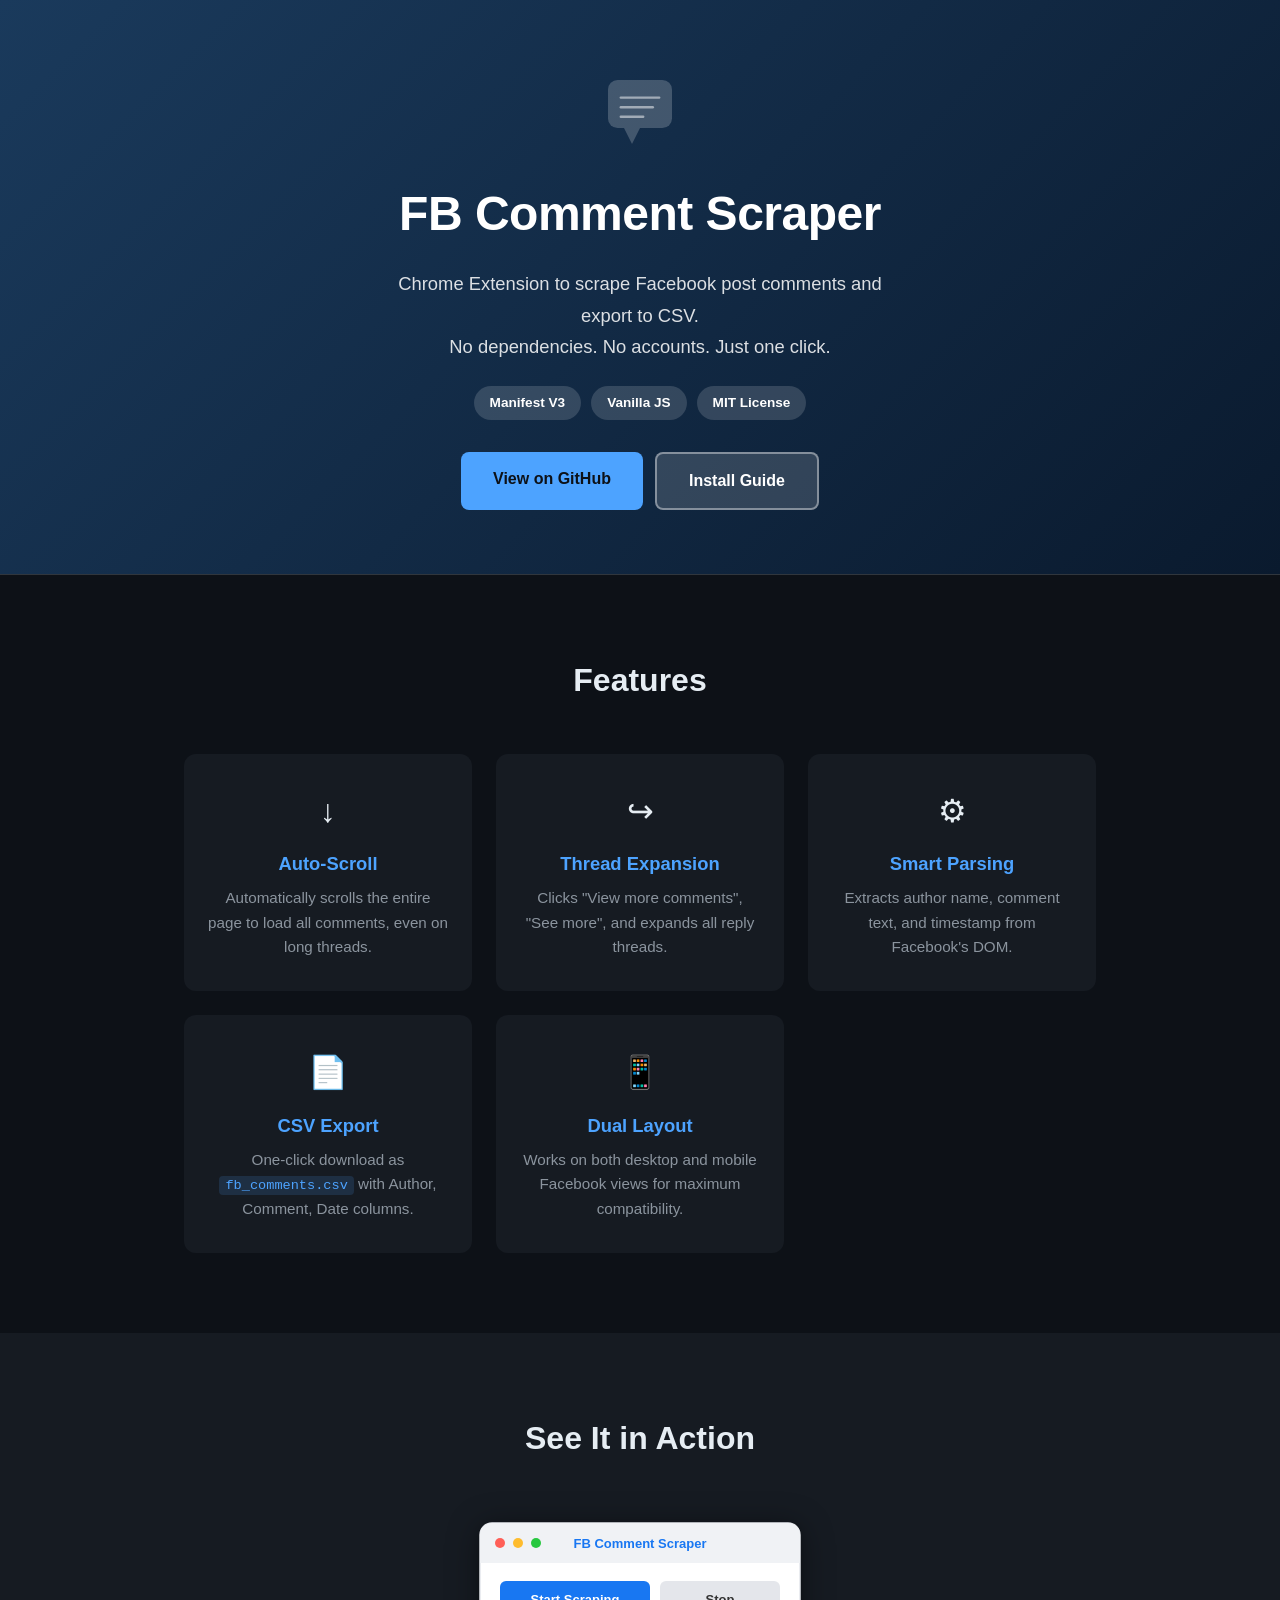
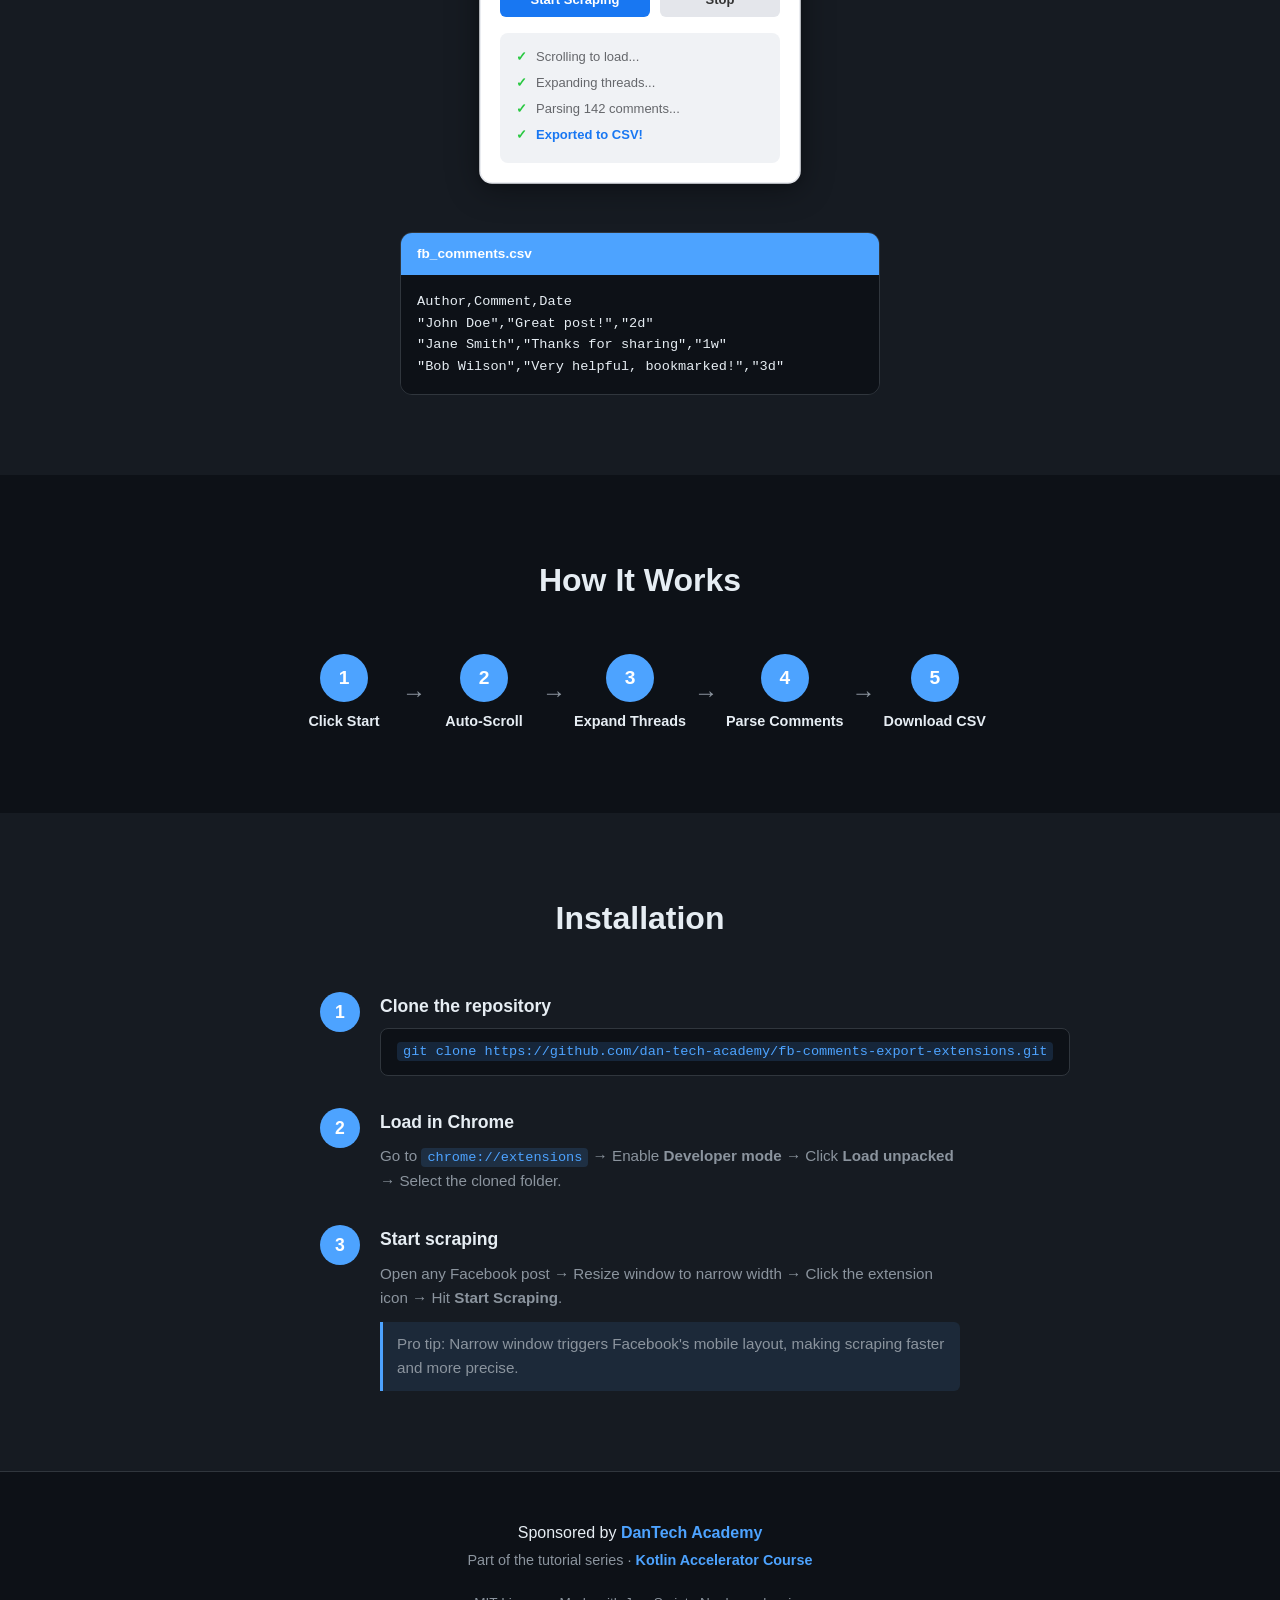
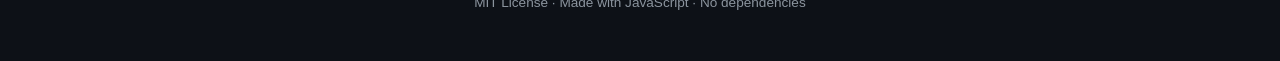
==== site/index.html @ 9e19e0c6 "feat: Add GitHub Pages landing site with deployment workflow - Create responsive landing page (HTML/" ====
<!DOCTYPE html>
<html lang="en">
<head>
  <meta charset="UTF-8">
  <meta name="viewport" content="width=device-width, initial-scale=1.0">
  <title>FB Comment Scraper — Chrome Extension to Export Facebook Comments to CSV</title>
  <meta name="description" content="Free Chrome Extension (Manifest V3) to scrape Facebook post comments and export them as CSV. Auto-scroll, expand threads, smart parsing.">
  <meta property="og:title" content="FB Comment Scraper">
  <meta property="og:description" content="Chrome Extension to scrape Facebook comments and export to CSV">
  <meta property="og:type" content="website">
  <link rel="stylesheet" href="style.css">
</head>
<body>

  <!-- Hero -->
  <section class="hero">
    <div class="container">
      <div class="hero-content">
        <div class="hero-icon">
          <svg viewBox="0 0 80 80" fill="none" xmlns="http://www.w3.org/2000/svg">
            <rect width="80" height="60" rx="12" fill="rgba(255,255,255,0.2)"/>
            <polygon points="20,60 30,80 40,60" fill="rgba(255,255,255,0.2)"/>
            <line x1="16" y1="22" x2="64" y2="22" stroke="rgba(255,255,255,0.5)" stroke-width="3" stroke-linecap="round"/>
            <line x1="16" y1="34" x2="56" y2="34" stroke="rgba(255,255,255,0.5)" stroke-width="3" stroke-linecap="round"/>
            <line x1="16" y1="46" x2="44" y2="46" stroke="rgba(255,255,255,0.5)" stroke-width="3" stroke-linecap="round"/>
          </svg>
        </div>
        <h1>FB Comment Scraper</h1>
        <p class="tagline">Chrome Extension to scrape Facebook post comments and export to CSV.<br>No dependencies. No accounts. Just one click.</p>
        <div class="hero-badges">
          <span class="badge">Manifest V3</span>
          <span class="badge">Vanilla JS</span>
          <span class="badge">MIT License</span>
        </div>
        <div class="hero-actions">
          <a href="https://github.com/dan-tech-academy/fb-comments-export-extensions" class="btn btn-primary">View on GitHub</a>
          <a href="#install" class="btn btn-secondary">Install Guide</a>
        </div>
      </div>
    </div>
  </section>

  <!-- Features -->
  <section class="features" id="features">
    <div class="container">
      <h2>Features</h2>
      <div class="features-grid">
        <div class="feature-card">
          <div class="feature-icon">&#8595;</div>
          <h3>Auto-Scroll</h3>
          <p>Automatically scrolls the entire page to load all comments, even on long threads.</p>
        </div>
        <div class="feature-card">
          <div class="feature-icon">&#8618;</div>
          <h3>Thread Expansion</h3>
          <p>Clicks "View more comments", "See more", and expands all reply threads.</p>
        </div>
        <div class="feature-card">
          <div class="feature-icon">&#9881;</div>
          <h3>Smart Parsing</h3>
          <p>Extracts author name, comment text, and timestamp from Facebook's DOM.</p>
        </div>
        <div class="feature-card">
          <div class="feature-icon">&#128196;</div>
          <h3>CSV Export</h3>
          <p>One-click download as <code>fb_comments.csv</code> with Author, Comment, Date columns.</p>
        </div>
        <div class="feature-card">
          <div class="feature-icon">&#128241;</div>
          <h3>Dual Layout</h3>
          <p>Works on both desktop and mobile Facebook views for maximum compatibility.</p>
        </div>
      </div>
    </div>
  </section>

  <!-- Demo -->
  <section class="demo" id="demo">
    <div class="container">
      <h2>See It in Action</h2>
      <div class="demo-wrapper">
        <img src="assets/demo.svg" alt="FB Comment Scraper demo showing the extension scraping 142 comments" width="340" height="280">
      </div>
      <div class="csv-preview">
        <div class="csv-header">fb_comments.csv</div>
        <pre><code>Author,Comment,Date
"John Doe","Great post!","2d"
"Jane Smith","Thanks for sharing","1w"
"Bob Wilson","Very helpful, bookmarked!","3d"</code></pre>
      </div>
    </div>
  </section>

  <!-- How It Works -->
  <section class="how-it-works" id="how">
    <div class="container">
      <h2>How It Works</h2>
      <div class="pipeline">
        <div class="pipeline-step">
          <div class="step-number">1</div>
          <div class="step-label">Click Start</div>
        </div>
        <div class="pipeline-arrow">&rarr;</div>
        <div class="pipeline-step">
          <div class="step-number">2</div>
          <div class="step-label">Auto-Scroll</div>
        </div>
        <div class="pipeline-arrow">&rarr;</div>
        <div class="pipeline-step">
          <div class="step-number">3</div>
          <div class="step-label">Expand Threads</div>
        </div>
        <div class="pipeline-arrow">&rarr;</div>
        <div class="pipeline-step">
          <div class="step-number">4</div>
          <div class="step-label">Parse Comments</div>
        </div>
        <div class="pipeline-arrow">&rarr;</div>
        <div class="pipeline-step">
          <div class="step-number">5</div>
          <div class="step-label">Download CSV</div>
        </div>
      </div>
    </div>
  </section>

  <!-- Install -->
  <section class="install" id="install">
    <div class="container">
      <h2>Installation</h2>
      <div class="steps">
        <div class="step">
          <div class="step-num">1</div>
          <div class="step-content">
            <h3>Clone the repository</h3>
            <pre><code>git clone https://github.com/dan-tech-academy/fb-comments-export-extensions.git</code></pre>
          </div>
        </div>
        <div class="step">
          <div class="step-num">2</div>
          <div class="step-content">
            <h3>Load in Chrome</h3>
            <p>Go to <code>chrome://extensions</code> &rarr; Enable <strong>Developer mode</strong> &rarr; Click <strong>Load unpacked</strong> &rarr; Select the cloned folder.</p>
          </div>
        </div>
        <div class="step">
          <div class="step-num">3</div>
          <div class="step-content">
            <h3>Start scraping</h3>
            <p>Open any Facebook post &rarr; Resize window to narrow width &rarr; Click the extension icon &rarr; Hit <strong>Start Scraping</strong>.</p>
            <p class="tip">Pro tip: Narrow window triggers Facebook's mobile layout, making scraping faster and more precise.</p>
          </div>
        </div>
      </div>
    </div>
  </section>

  <!-- Footer -->
  <footer>
    <div class="container">
      <div class="sponsor">
        <p>Sponsored by <a href="https://www.dantech.academy" target="_blank" rel="noopener">DanTech Academy</a></p>
        <p class="sponsor-sub">Part of the tutorial series &middot; <a href="https://www.dantech.academy/kotlin-accelerator" target="_blank" rel="noopener">Kotlin Accelerator Course</a></p>
      </div>
      <div class="footer-bottom">
        <p>MIT License &middot; Made with JavaScript &middot; No dependencies</p>
      </div>
    </div>
  </footer>

</body>
</html>
---- site/style.css ----
* {
  margin: 0;
  padding: 0;
  box-sizing: border-box;
}

:root {
  --primary: #4da3ff;
  --primary-dark: #1877f2;
  --bg: #0d1117;
  --bg-alt: #161b22;
  --text: #e6edf3;
  --text-muted: #8b949e;
  --border: #30363d;
  --radius: 12px;
  --font: -apple-system, BlinkMacSystemFont, "Segoe UI", Helvetica, Arial, sans-serif;
}

body {
  font-family: var(--font);
  color: var(--text);
  line-height: 1.6;
  background: var(--bg);
}

.container {
  max-width: 960px;
  margin: 0 auto;
  padding: 0 24px;
}

/* Hero */
.hero {
  background: linear-gradient(135deg, #1a3a5c, #0a1a2e);
  border-bottom: 1px solid var(--border);
  color: white;
  padding: 80px 0 64px;
  text-align: center;
}

.hero-icon svg {
  width: 64px;
  height: 64px;
  margin-bottom: 24px;
}

.hero h1 {
  font-size: 3rem;
  font-weight: 800;
  margin-bottom: 16px;
  letter-spacing: -0.5px;
}

.tagline {
  font-size: 1.15rem;
  opacity: 0.85;
  max-width: 520px;
  margin: 0 auto 24px;
  line-height: 1.7;
}

.hero-badges {
  display: flex;
  gap: 10px;
  justify-content: center;
  margin-bottom: 32px;
  flex-wrap: wrap;
}

.badge {
  background: rgba(255, 255, 255, 0.15);
  padding: 6px 16px;
  border-radius: 20px;
  font-size: 0.85rem;
  font-weight: 600;
}

.hero-actions {
  display: flex;
  gap: 12px;
  justify-content: center;
  flex-wrap: wrap;
}

.btn {
  display: inline-block;
  padding: 14px 32px;
  border-radius: 8px;
  font-size: 1rem;
  font-weight: 700;
  text-decoration: none;
  transition: transform 0.15s, box-shadow 0.15s;
}

.btn:hover {
  transform: translateY(-1px);
  box-shadow: 0 4px 12px rgba(0, 0, 0, 0.2);
}

.btn-primary {
  background: var(--primary);
  color: #0d1117;
}

.btn-secondary {
  background: rgba(255, 255, 255, 0.15);
  color: white;
  border: 2px solid rgba(255, 255, 255, 0.4);
}

/* Features */
.features {
  padding: 80px 0;
}

.features h2,
.demo h2,
.how-it-works h2,
.install h2 {
  text-align: center;
  font-size: 2rem;
  font-weight: 800;
  margin-bottom: 48px;
  color: var(--text);
}

.features-grid {
  display: grid;
  grid-template-columns: repeat(auto-fit, minmax(260px, 1fr));
  gap: 24px;
}

.feature-card {
  background: var(--bg-alt);
  border-radius: var(--radius);
  padding: 32px 24px;
  text-align: center;
}

.feature-icon {
  font-size: 2rem;
  margin-bottom: 12px;
}

.feature-card h3 {
  font-size: 1.15rem;
  margin-bottom: 8px;
  color: var(--primary);
}

.feature-card p {
  color: var(--text-muted);
  font-size: 0.95rem;
}

.feature-card code {
  background: rgba(77, 163, 255, 0.15);
  padding: 2px 6px;
  border-radius: 4px;
  font-size: 0.85rem;
  color: var(--primary);
}

/* Demo */
.demo {
  background: var(--bg-alt);
  padding: 80px 0;
}

.demo-wrapper {
  text-align: center;
  margin-bottom: 32px;
}

.demo-wrapper img {
  max-width: 340px;
  width: 100%;
  height: auto;
  filter: drop-shadow(0 4px 16px rgba(0, 0, 0, 0.4));
}

.csv-preview {
  max-width: 480px;
  margin: 0 auto;
  border-radius: var(--radius);
  overflow: hidden;
  border: 1px solid var(--border);
}

.csv-header {
  background: var(--primary);
  color: white;
  padding: 10px 16px;
  font-size: 0.85rem;
  font-weight: 600;
}

.csv-preview pre {
  background: #0d1117;
  color: #e6edf3;
  padding: 16px;
  margin: 0;
  overflow-x: auto;
  font-size: 0.85rem;
  line-height: 1.6;
}

/* How It Works */
.how-it-works {
  padding: 80px 0;
}

.pipeline {
  display: flex;
  align-items: center;
  justify-content: center;
  gap: 8px;
  flex-wrap: wrap;
}

.pipeline-step {
  text-align: center;
  min-width: 100px;
}

.step-number {
  width: 48px;
  height: 48px;
  border-radius: 50%;
  background: var(--primary);
  color: white;
  display: flex;
  align-items: center;
  justify-content: center;
  font-size: 1.2rem;
  font-weight: 800;
  margin: 0 auto 8px;
}

.step-label {
  font-size: 0.9rem;
  font-weight: 600;
  color: var(--text);
}

.pipeline-arrow {
  font-size: 1.5rem;
  color: var(--text-muted);
}

/* Install */
.install {
  background: var(--bg-alt);
  padding: 80px 0;
}

.steps {
  max-width: 640px;
  margin: 0 auto;
  display: flex;
  flex-direction: column;
  gap: 32px;
}

.step {
  display: flex;
  gap: 20px;
  align-items: flex-start;
}

.step-num {
  flex-shrink: 0;
  width: 40px;
  height: 40px;
  border-radius: 50%;
  background: var(--primary);
  color: white;
  display: flex;
  align-items: center;
  justify-content: center;
  font-weight: 800;
  font-size: 1.1rem;
}

.step-content h3 {
  font-size: 1.1rem;
  margin-bottom: 8px;
}

.step-content p {
  color: var(--text-muted);
  font-size: 0.95rem;
}

.step-content pre {
  background: #0d1117;
  color: #e6edf3;
  border: 1px solid var(--border);
  padding: 12px 16px;
  border-radius: 8px;
  overflow-x: auto;
  font-size: 0.85rem;
  margin-top: 8px;
}

.step-content code {
  background: rgba(77, 163, 255, 0.15);
  padding: 2px 6px;
  border-radius: 4px;
  font-size: 0.85rem;
  color: var(--primary);
}

.tip {
  background: rgba(77, 163, 255, 0.1);
  border-left: 3px solid var(--primary);
  padding: 10px 14px;
  margin-top: 12px;
  border-radius: 0 6px 6px 0;
  font-size: 0.9rem;
  color: var(--primary);
}

/* Footer */
footer {
  padding: 48px 0;
  text-align: center;
  border-top: 1px solid var(--border);
}

.sponsor {
  margin-bottom: 20px;
}

.sponsor a {
  color: var(--primary);
  text-decoration: none;
  font-weight: 700;
}

.sponsor a:hover {
  text-decoration: underline;
}

.sponsor-sub {
  color: var(--text-muted);
  font-size: 0.9rem;
  margin-top: 4px;
}

.footer-bottom p {
  color: var(--text-muted);
  font-size: 0.85rem;
}

/* Responsive */
@media (max-width: 640px) {
  .hero {
    padding: 48px 0 40px;
  }

  .hero h1 {
    font-size: 2rem;
  }

  .tagline {
    font-size: 1rem;
  }

  .pipeline-arrow {
    display: none;
  }

  .pipeline {
    flex-direction: column;
    gap: 16px;
  }

  .features h2,
  .demo h2,
  .how-it-works h2,
  .install h2 {
    font-size: 1.5rem;
  }
}
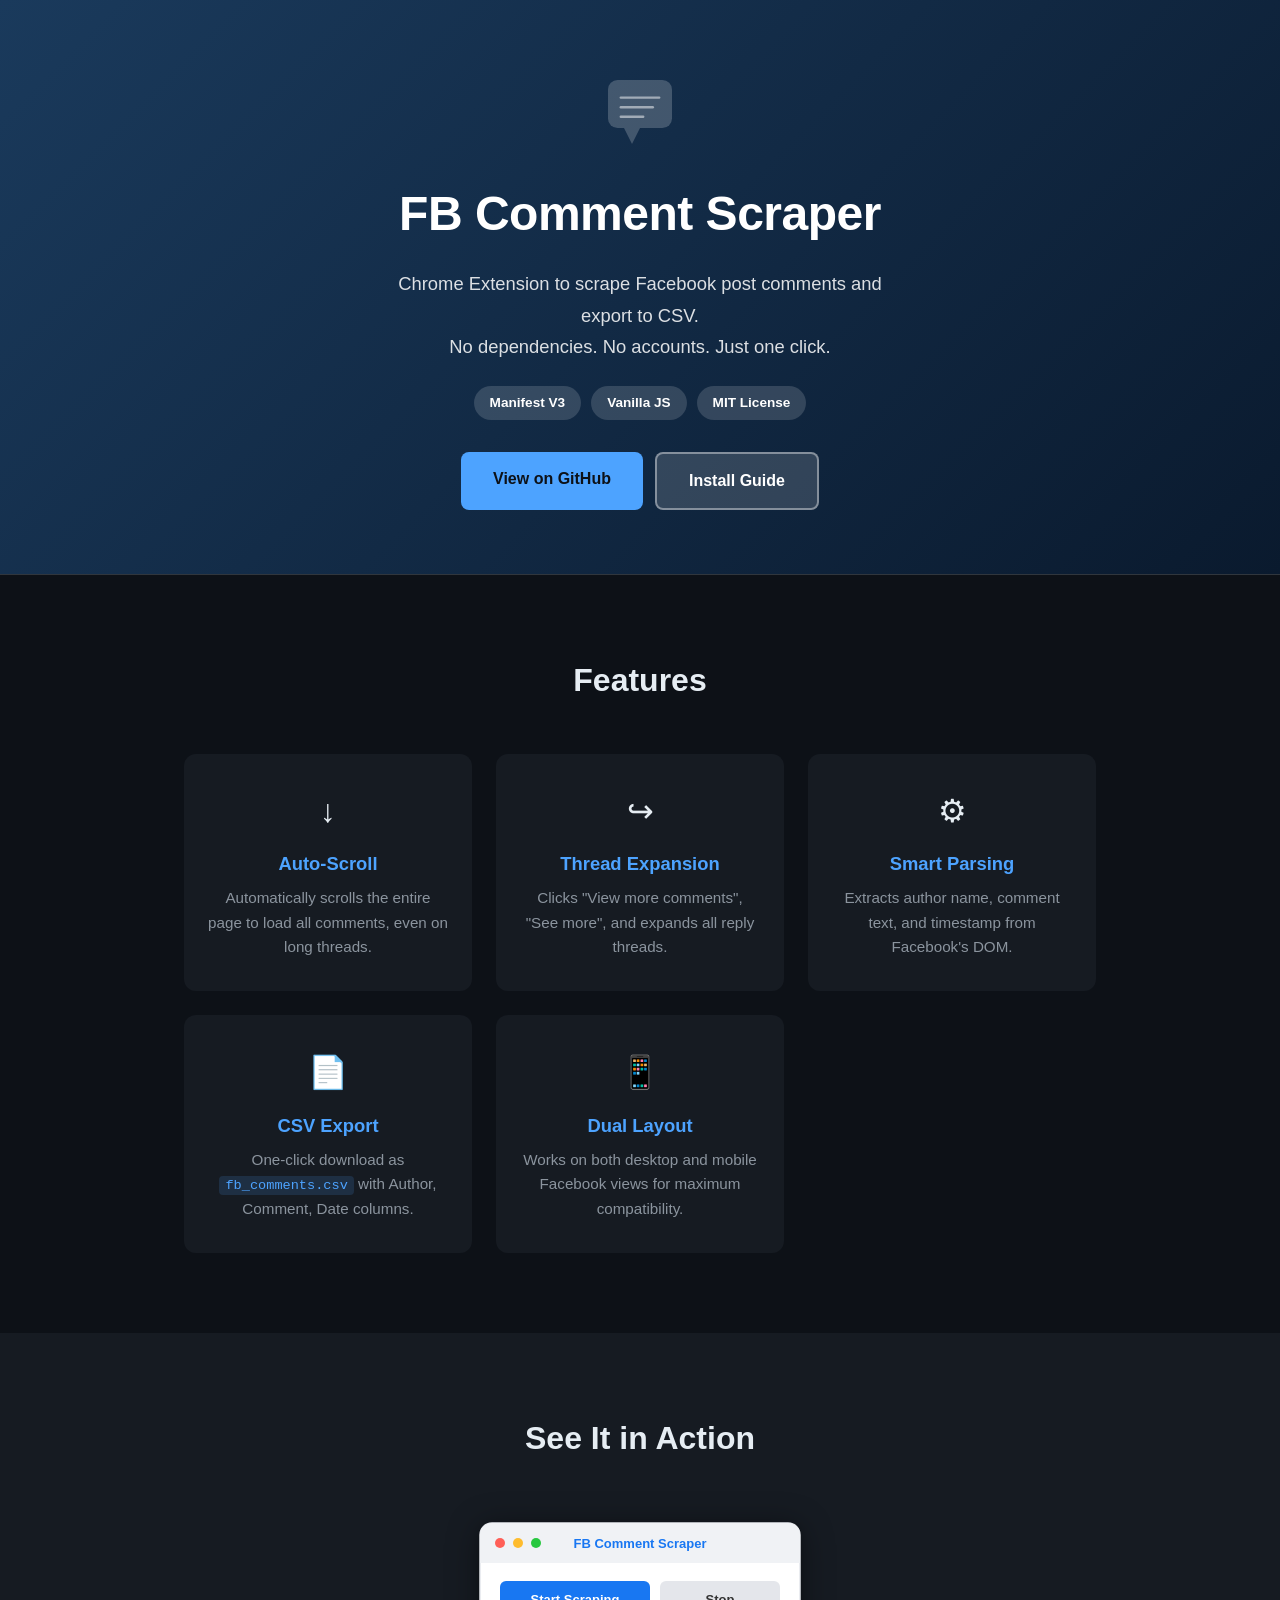
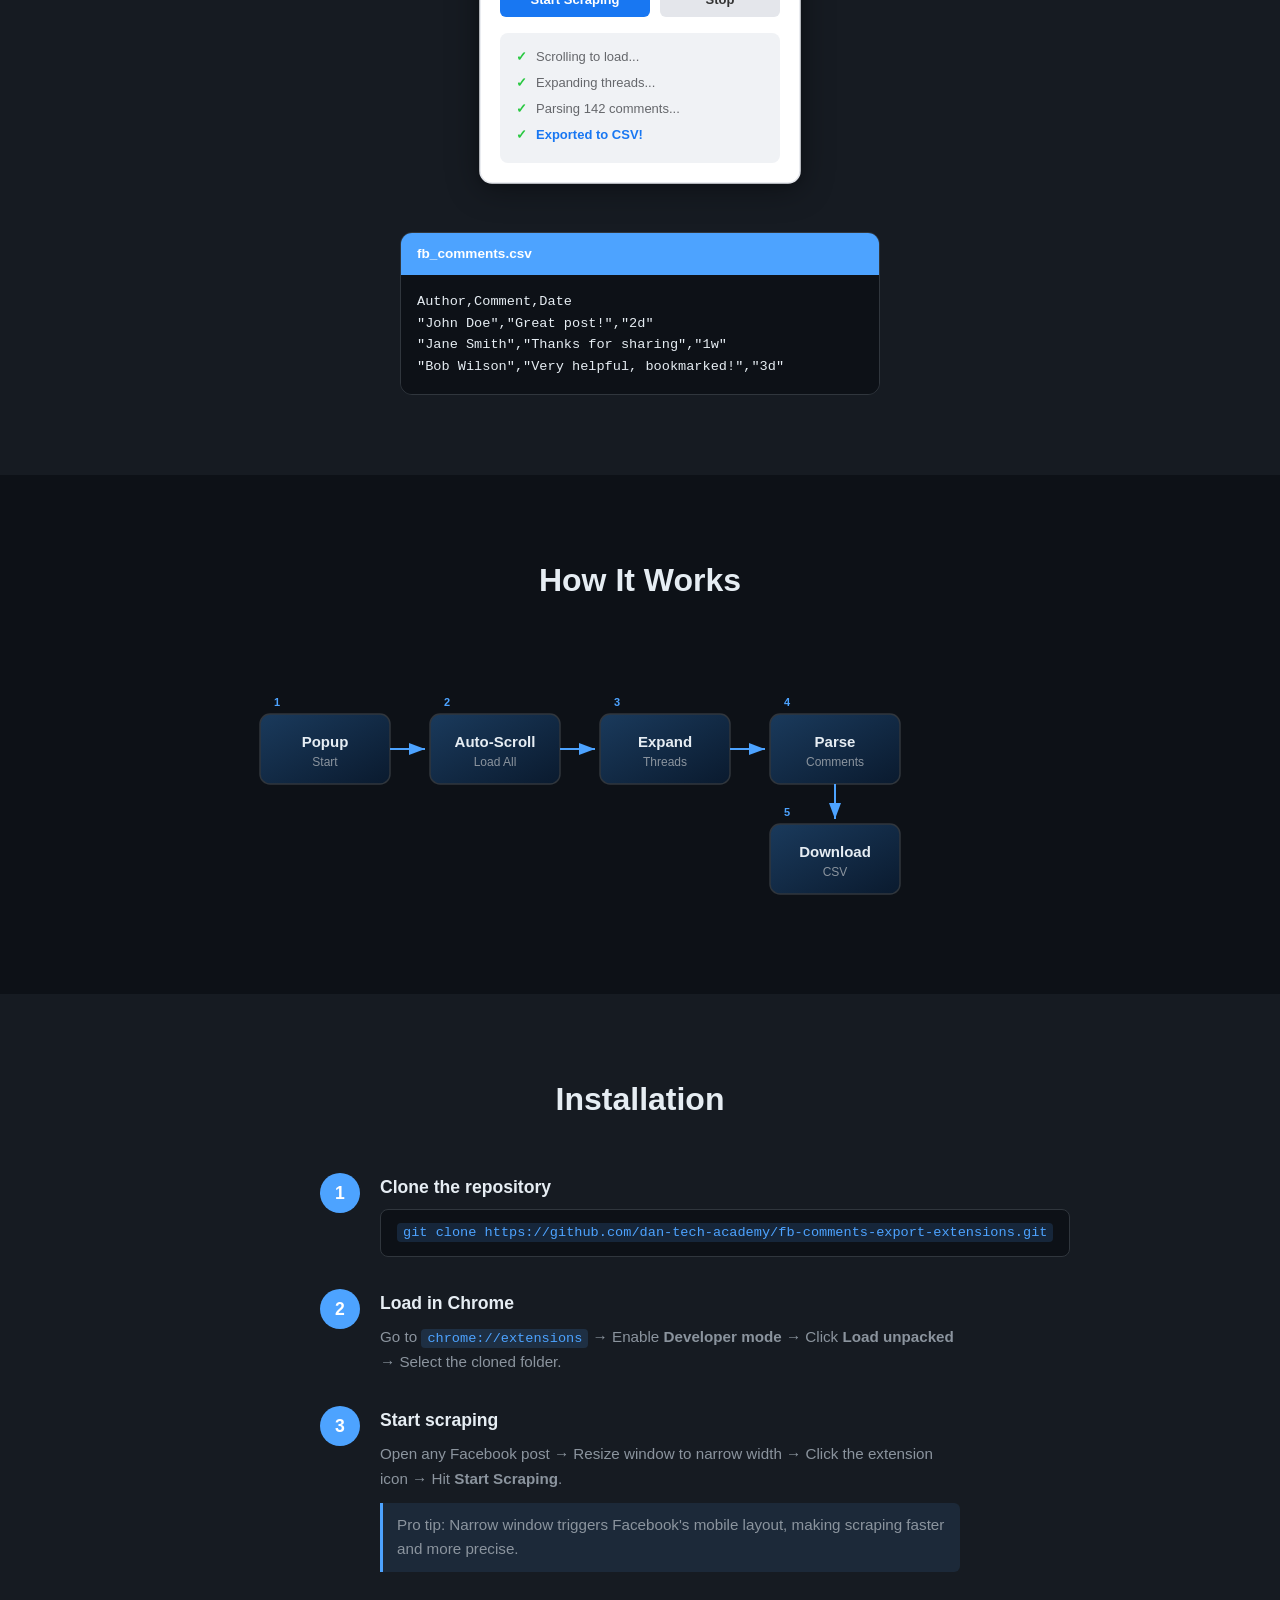
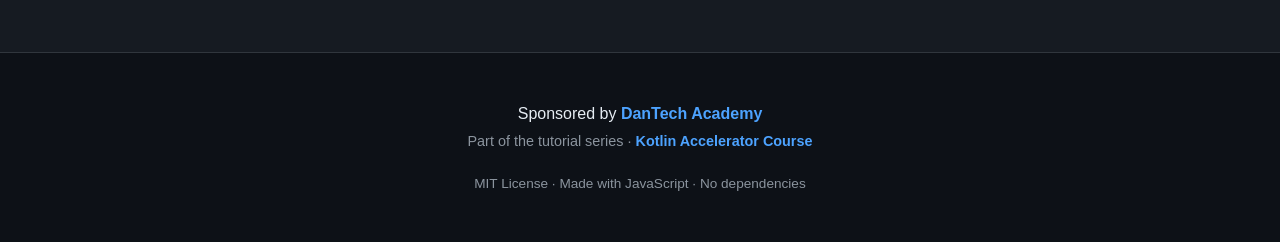
==== commit 656513ee: "feat: Replace text-based "How It Works" diagrams with SVG images in the README and website." ====
--- a/site/index.html
+++ b/site/index.html
@@ -96,30 +96,7 @@
     <div class="container">
       <h2>How It Works</h2>
       <div class="pipeline">
-        <div class="pipeline-step">
-          <div class="step-number">1</div>
-          <div class="step-label">Click Start</div>
-        </div>
-        <div class="pipeline-arrow">&rarr;</div>
-        <div class="pipeline-step">
-          <div class="step-number">2</div>
-          <div class="step-label">Auto-Scroll</div>
-        </div>
-        <div class="pipeline-arrow">&rarr;</div>
-        <div class="pipeline-step">
-          <div class="step-number">3</div>
-          <div class="step-label">Expand Threads</div>
-        </div>
-        <div class="pipeline-arrow">&rarr;</div>
-        <div class="pipeline-step">
-          <div class="step-number">4</div>
-          <div class="step-label">Parse Comments</div>
-        </div>
-        <div class="pipeline-arrow">&rarr;</div>
-        <div class="pipeline-step">
-          <div class="step-number">5</div>
-          <div class="step-label">Download CSV</div>
-        </div>
+        <img src="assets/how-it-works.svg" alt="Pipeline: Popup Start → Auto-Scroll → Expand Threads → Parse Comments → Download CSV" width="800" height="260">
       </div>
     </div>
   </section>
